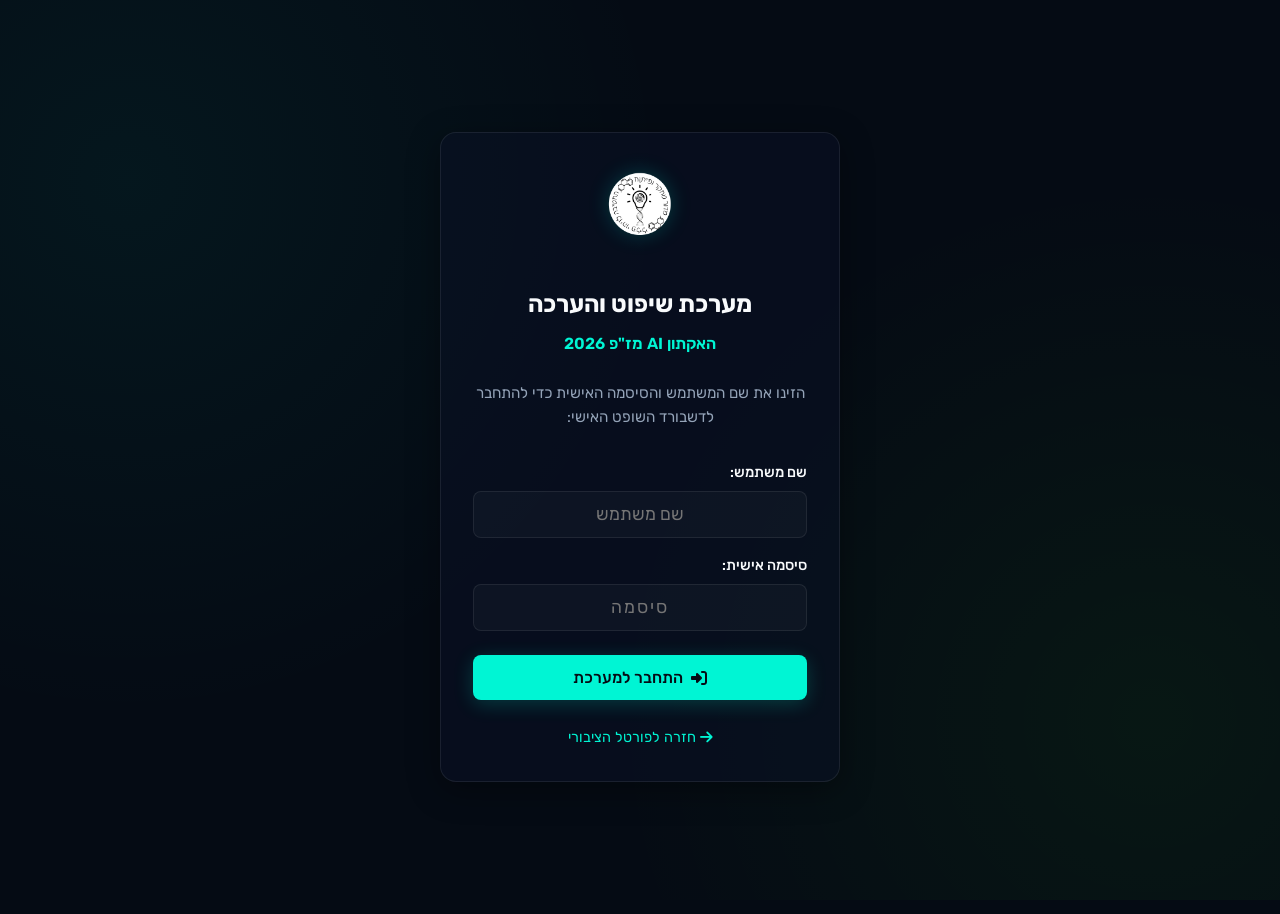
==== judge.html @ b5e60f84 "docs: add explanatory paragraphs under score categories in judging modal" ====
<!DOCTYPE html>
<html lang="he" dir="rtl">
<head>
  <meta charset="UTF-8">
  <meta name="viewport" content="width=device-width, initial-scale=1.0">
  <meta http-equiv="Cache-Control" content="no-cache, no-store, must-revalidate">
  <meta http-equiv="Pragma" content="no-cache">
  <meta http-equiv="Expires" content="0">
  <title>מערכת שיפוט - האקתון AI מז"פ 2026</title>
  <link rel="stylesheet" href="src/style.css?v=2.0">
  <link rel="stylesheet" href="https://cdnjs.cloudflare.com/ajax/libs/font-awesome/6.4.0/css/all.min.css">
</head>
<body id="judge-page">

  <div class="container fade-in">
    <!-- Login Screen (Username & Password) -->
    <div id="passcode-screen" class="glass-card passcode-container">
      <div style="margin-bottom: 2rem;">
        <img src="assets/לוגו מדור מופ.png" alt="לוגו מופ" style="height: 80px; filter: drop-shadow(0 0 10px rgba(0, 245, 212, 0.2));">
      </div>
      <h3 style="font-size: 1.5rem; font-weight: 700; margin-bottom: 0.5rem;">מערכת שיפוט והערכה</h3>
      <p style="color: var(--accent-cyan); font-weight: 600; margin-bottom: 1.5rem;">האקתון AI מז"פ 2026</p>
      <p style="color: var(--text-secondary); margin-bottom: 2rem; font-size: 0.95rem;">הזינו את שם המשתמש והסיסמה האישית כדי להתחבר לדשבורד השופט האישי:</p>
      
      <form id="judge-login-form">
        <div class="form-group" style="margin-bottom: 1rem;">
          <label for="judge-username-input" style="display: block; text-align: right; margin-bottom: 0.4rem; font-size: 0.9rem;">שם משתמש:</label>
          <input type="text" id="judge-username-input" class="form-control" placeholder="שם משתמש" style="text-align: center; font-size: 1.1rem;" required>
        </div>
        <div class="form-group" style="margin-bottom: 1.5rem;">
          <label for="judge-password-input" style="display: block; text-align: right; margin-bottom: 0.4rem; font-size: 0.9rem;">סיסמה אישית:</label>
          <input type="password" id="judge-password-input" class="form-control" placeholder="סיסמה" style="text-align: center; font-size: 1.1rem; letter-spacing: 2px;" required>
        </div>
        <button type="submit" id="verify-passcode-btn" class="btn btn-primary" style="width: 100%;">
          <i class="fa-solid fa-right-to-bracket"></i> התחבר למערכת
        </button>
      </form>
      <div style="margin-top: 1.5rem;">
        <a href="index.html" style="color: var(--accent-cyan); text-decoration: none; font-size: 0.9rem;">
          <i class="fa-solid fa-arrow-right"></i> חזרה לפורטל הציבורי
        </a>
      </div>
    </div>

    <!-- Main Judging Dashboard (Hidden by default, shown after passcode auth) -->
    <div id="judging-dashboard" style="display: none;">
      <!-- Header with unified banner -->
      <header class="main-header">
        <!-- Desktop Banner Image (Hidden on Mobile) -->
        <img src="assets/judge_header_banner.png" alt="מערכת שיפוט פנימית - האקתון AI מז\"פ 2026" class="header-banner-img desktop-only">
        
        <!-- Mobile Responsive HTML Header (Hidden on Desktop) -->
        <div class="mobile-header-content mobile-only">
          <div class="mobile-logo-row">
            <img src="assets/לוגו מזפ.png" alt="לוגו מזפ" class="mobile-logo">
            <div class="mobile-logo-separator"></div>
            <img src="assets/לוגו מדור מופ.png" alt="לוגו מופ" class="mobile-logo">
          </div>
          <div class="mobile-title-col">
            <div class="mobile-dept-text">מערכת שיפוט פנימית</div>
            <div class="mobile-div-text">האקתון AI מז"פ 2026</div>
          </div>
        </div>
      </header>

      <!-- Logged-in Judge Info Bar -->
      <div style="display: flex; align-items: center; justify-content: space-between; background: rgba(0, 245, 212, 0.05); border: 1px solid rgba(0, 245, 212, 0.2); border-radius: 12px; padding: 0.8rem 1.2rem; margin-bottom: 1.5rem; flex-wrap: wrap; gap: 0.8rem;">
        <div style="display: flex; align-items: center; gap: 0.8rem;">
          <i class="fa-solid fa-user-gear" style="color: var(--accent-cyan); font-size: 1.2rem;"></i>
          <div>
            <span style="font-size: 0.85rem; color: var(--text-secondary);">שופט מחובר:</span>
            <strong id="logged-judge-name" style="color: #fff; margin-right: 0.4rem;">טוען...</strong>
            <span id="logged-judge-role" class="badge" style="background: rgba(0, 245, 212, 0.15); color: var(--accent-cyan); margin-right: 0.5rem; padding: 0.2rem 0.6rem; border-radius: 6px; font-size: 0.75rem;">שופט</span>
          </div>
        </div>
        <div style="display: flex; align-items: center; gap: 0.6rem;">
          <a href="index.html" class="btn btn-secondary" style="padding: 0.4rem 0.9rem; font-size: 0.85rem; text-decoration: none; display: inline-flex; align-items: center; gap: 0.4rem;">
            <i class="fa-solid fa-house"></i> חזרה לפורטל הציבורי
          </a>
          <button id="logout-judge-btn" class="btn btn-secondary" style="padding: 0.4rem 0.9rem; font-size: 0.85rem;">
            <i class="fa-solid fa-right-from-bracket"></i> התנתק
          </button>
        </div>
      </div>

      <!-- Tabs Navigation -->
      <div class="tabs-container">
        <button class="tab-btn active" id="tab-screening-btn">
          <i class="fa-solid fa-list-check"></i> שלב א': סינון והגשות (כל הרעיונות)
        </button>
        <button class="tab-btn" id="tab-finals-btn">
          <i class="fa-solid fa-trophy"></i> שלב ב': שיפוט הגמר (3 הגדולים)
        </button>
        <button class="tab-btn" id="tab-settings-btn">
          <i class="fa-solid fa-sliders"></i> פאנל ניהול ושליטה
        </button>
      </div>

      <!-- STAGE A: SCREENING AND SELECTION PANEL -->
      <div id="panel-screening" class="tab-panel">
        <div class="glass-card">
          <div class="section-header">
            <h2 class="section-title">הערכת כלל ההצעות שהוגשו</h2>
            <button class="btn btn-secondary" onclick="loadJudgingData()">
              <i class="fa-solid fa-rotate"></i> רענן נתונים
            </button>
          </div>
          <p style="color: var(--text-secondary); margin-bottom: 2rem;">לחצו על "דרג / ערוך" בטבלה כדי לפתוח את ממשק הניקוד עבור הרעיון. הציונים שאתם מזינים הם אישיים עבורכם וניתנים לעריכה חוזרת.</p>
          
          <div class="judge-table-container">
            <table class="judge-table" id="screening-table">
              <thead>
                <tr>
                  <th>מזהה</th>
                  <th>שם הפרויקט</th>
                  <th>חברי הצוות</th>
                  <th>תיאור האתגר והפתרון</th>
                  <th>הסטטוס והציון שלי</th>
                  <th>פעולה</th>
                </tr>
              </thead>
              <tbody id="screening-tbody">
                <tr>
                  <td colspan="6" style="text-align: center; color: var(--text-secondary);">טוען נתונים...</td>
                </tr>
              </tbody>
            </table>
          </div>
        </div>

        <!-- Leaderboard Stage A -->
        <div class="glass-card" style="border-color: rgba(0, 245, 212, 0.2);">
          <div class="section-header">
            <h2 class="section-title" style="color: var(--accent-cyan);"><i class="fa-solid fa-ranking-stars"></i> טבלת מובילים - שלב א' (משוקלל 80/20)</h2>
          </div>
          <p style="color: var(--text-secondary); margin-bottom: 1.5rem;">דירוג הפרויקטים על פי 80% ממוצע שופטים + 20% הצבעת קהל. שלוש ההצעות המובילות יעפילו להאקתון.</p>
          
          <div class="judge-table-container">
            <table class="judge-table" id="screening-leaderboard">
              <thead>
                <tr>
                  <th>מיקום</th>
                  <th>שם הפרויקט</th>
                  <th>חברי הצוות</th>
                  <th>ממוצע שופטים (80%)</th>
                  <th>ציון קהל (20%)</th>
                  <th>ציון סופי משוקלל</th>
                  <th>סטטוס</th>
                </tr>
              </thead>
              <tbody id="screening-leaderboard-tbody">
                <tr>
                  <td colspan="8" style="text-align: center; color: var(--text-secondary);">אין עדיין דירוגים להצגה.</td>
                </tr>
              </tbody>
            </table>
          </div>
        </div>
      </div>

      <!-- STAGE B: HACKATHON FINALS PANEL -->
      <div id="panel-finals" class="tab-panel" style="display: none;">
        <div class="glass-card">
          <div class="section-header">
            <h2 class="section-title">שיפוט הגמר הגדול (הערכת תוצרי POC)</h2>
            <button class="btn btn-secondary" onclick="loadJudgingData()">
              <i class="fa-solid fa-rotate"></i> רענן נתונים
            </button>
          </div>
          <p style="color: var(--text-secondary); margin-bottom: 2rem;">כאן מוצגים 3 הפרויקטים שעלו לגמר. השופטים ידרגו את האפליקציות בפועל לאחר הצגת ה-Pitch והדגמת ה-POC החי.</p>
          
          <div class="judge-table-container">
            <table class="judge-table" id="finals-table">
              <thead>
                <tr>
                  <th>מזהה</th>
                  <th>שם הפרויקט Finalist</th>
                  <th>חברי הצוות</th>
                  <th>קישור ל-POC (אפליקציה)</th>
                  <th>ציון גמר ממוצע</th>
                  <th>פעולה</th>
                </tr>
              </thead>
              <tbody id="finals-tbody">
                <tr>
                  <td colspan="5" style="text-align: center; color: var(--text-secondary);">טוען עולים לגמר...</td>
                </tr>
              </tbody>
            </table>
          </div>
        </div>

        <!-- Leaderboard Stage B (Final Results) -->
        <div class="glass-card" style="border-color: rgba(57, 255, 20, 0.2);">
          <div class="section-header">
            <h2 class="section-title" style="color: var(--accent-neon);"><i class="fa-solid fa-trophy"></i> דירוג תוצאות הגמר 🏆</h2>
          </div>
          <p style="color: var(--text-secondary); margin-bottom: 1.5rem;">ממוצע הציונים הסופי של שלב הגמר. הצוות במקום הראשון יזכה בפגרת המפקד!</p>
          
          <div class="judge-table-container">
            <table class="judge-table" id="finals-leaderboard">
              <thead>
                <tr>
                  <th>מיקום</th>
                  <th>שם הפרויקט</th>
                  <th>חברי הצוות</th>
                  <th>רלוונטיות (גמר)</th>
                  <th>ישימות (גמר)</th>
                  <th>חדשנות (גמר)</th>
                  <th>ציון גמר סופי</th>
                  <th>הערות שופטים</th>
                </tr>
              </thead>
              <tbody id="finals-leaderboard-tbody">
                <tr>
                  <td colspan="8" style="text-align: center; color: var(--text-secondary);">אין עדיין דירוגים להצגה.</td>
                </tr>
              </tbody>
            </table>
          </div>
        </div>
      </div>

      <!-- STAGE C: HACKATHON CONTROL PANEL -->
      <div id="panel-settings" class="tab-panel" style="display: none;">
        <div class="glass-card" style="border-color: rgba(0, 245, 212, 0.2);">
          <div class="section-header">
            <h2 class="section-title"><i class="fa-solid fa-sliders"></i> פאנל ניהול האקתון ושליטה בשלבים</h2>
          </div>
          <p style="color: var(--text-secondary); margin-bottom: 2rem;">מנהלי ההאקתון יכולים לשלוט כאן במצב ההצבעות, השיפוט ופרסום התוצאות הסופיות לציבור בזמן אמת.</p>
          
          <div style="display: grid; grid-template-columns: repeat(auto-fit, minmax(280px, 1fr)); gap: 1.5rem; margin-bottom: 2rem;">
            
            <!-- Toggle 1: Public Voting -->
            <div class="settings-card" style="background: rgba(255,255,255,0.02); border: 1px solid var(--panel-border); border-radius: 16px; padding: 1.5rem; display: flex; flex-direction: column; justify-content: space-between; gap: 1rem;">
              <div>
                <h4 style="font-size: 1.1rem; font-weight: 700; color: var(--text-primary); margin-bottom: 0.5rem;"><i class="fa-solid fa-users"></i> הצבעת הקהל (Upvotes)</h4>
                <p style="font-size: 0.85rem; color: var(--text-secondary); line-height: 1.4;">שליטה האם שוטרים מחוץ לסגל הפיקוד יכולים להצביע עבור הרעיונות המועדפים עליהם באתר הציבורי.</p>
              </div>
              <div style="display: flex; gap: 0.5rem;">
                <button class="btn btn-primary" id="btn-voting-enable" onclick="toggleSetting('publicVotingActive', true)">
                  <i class="fa-solid fa-play"></i> הפעל הצבעות
                </button>
                <button class="btn btn-secondary" id="btn-voting-disable" onclick="toggleSetting('publicVotingActive', false)" style="border-color: rgba(239,68,68,0.3); color: #ef4444;">
                  <i class="fa-solid fa-pause"></i> נעל הצבעות
                </button>
              </div>
            </div>

            <!-- Toggle 2: Judging Status -->
            <div class="settings-card" style="background: rgba(255,255,255,0.02); border: 1px solid var(--panel-border); border-radius: 16px; padding: 1.5rem; display: flex; flex-direction: column; justify-content: space-between; gap: 1rem;">
              <div>
                <h4 style="font-size: 1.1rem; font-weight: 700; color: var(--text-primary); margin-bottom: 0.5rem;"><i class="fa-solid fa-gavel"></i> שיפוט השופטים (Scores)</h4>
                <p style="font-size: 0.85rem; color: var(--text-secondary); line-height: 1.4;">נעילת שלב הזנת הציונים על ידי השופטים. כאשר השיפוט נעול, לא ניתן להזין או לשנות ציונים בטבלה.</p>
              </div>
              <div style="display: flex; gap: 0.5rem;">
                <button class="btn btn-primary" id="btn-judging-enable" onclick="toggleSetting('judgingActive', true)">
                  <i class="fa-solid fa-play"></i> פתח שיפוט
                </button>
                <button class="btn btn-secondary" id="btn-judging-disable" onclick="toggleSetting('judgingActive', false)" style="border-color: rgba(239,68,68,0.3); color: #ef4444;">
                  <i class="fa-solid fa-lock"></i> נעל שיפוט
                </button>
              </div>
            </div>

            <!-- Toggle 3: Leaderboard Visibility -->
            <div class="settings-card" style="background: rgba(255,255,255,0.02); border: 1px solid var(--panel-border); border-radius: 16px; padding: 1.5rem; display: flex; flex-direction: column; justify-content: space-between; gap: 1rem;">
              <div>
                <h4 style="font-size: 1.1rem; font-weight: 700; color: var(--text-primary); margin-bottom: 0.5rem;"><i class="fa-solid fa-eye"></i> חשיפת תוצאות לציבור</h4>
                <p style="font-size: 0.85rem; color: var(--text-secondary); line-height: 1.4;">פרסום דירוג 3 הפרויקטים שעלו לגמר ההאקתון (POC) בעמוד הבית הציבורי של האתר הראשי.</p>
              </div>
              <div style="display: flex; gap: 0.5rem;">
                <button class="btn btn-primary" id="btn-leaderboard-enable" onclick="toggleSetting('leaderboardPublic', true)">
                  <i class="fa-solid fa-eye"></i> פרסם תוצאות
                </button>
                <button class="btn btn-secondary" id="btn-leaderboard-disable" onclick="toggleSetting('leaderboardPublic', false)">
                  <i class="fa-solid fa-eye-slash"></i> הסתר תוצאות
                </button>
              </div>
            </div>

          </div>

          <!-- Public Vote Winner card -->
          <div class="settings-card" style="background: rgba(0,245,212,0.03); border: 1px solid rgba(0,245,212,0.2); border-radius: 16px; padding: 1.5rem; display: flex; align-items: center; justify-content: space-between; gap: 1.5rem;">
            <div>
              <h4 style="font-size: 1.2rem; font-weight: 700; color: var(--accent-cyan); margin-bottom: 0.3rem;"><i class="fa-solid fa-heart"></i> הפרויקט המוביל בהצבעת הקהל ("חביב הקהל")</h4>
              <p style="font-size: 0.9rem; color: var(--text-secondary);" id="public-winner-text">טוען נתונים...</p>
            </div>
            <div style="font-size: 2.2rem; color: var(--accent-cyan);">
              <i class="fa-solid fa-crown"></i>
            </div>
          </div>

        </div>
      </div>
    </div>
  </div>

  <!-- SCORE ENTRY MODAL -->
  <div class="modal-overlay" id="score-modal">
    <div class="modal-content">
      <button class="close-modal"><i class="fa-solid fa-xmark"></i></button>
      <h3 style="font-size: 1.5rem; font-weight: 700; margin-bottom: 0.5rem; color: var(--accent-cyan);" id="score-modal-project-title">
        הזנת ציון לפרויקט
      </h3>
      <p style="color: var(--text-secondary); font-size: 0.9rem; margin-bottom: 1.5rem;" id="score-modal-stage-title">שלב א': סינון הצעות</p>
      
      <form id="score-form">
        <input type="hidden" id="score-project-id">
        <input type="hidden" id="score-stage-name" value="Screening">

        <div class="form-group">
          <label for="judge-name-input">שם השופט:</label>
          <input type="text" id="judge-name-input" class="form-control" placeholder="הקלידו את שמכם" required>
        </div>

        <div class="form-group">
          <label for="score-relevance"><i class="fa-solid fa-bullseye" style="color: var(--accent-cyan);"></i> ציון רלוונטיות למז"פ (1-10):</label>
          <p style="font-size: 0.85rem; color: var(--text-secondary); line-height: 1.45; margin: 0.3rem 0 0.6rem 0; background: rgba(255,255,255,0.03); padding: 0.6rem 0.8rem; border-radius: 8px; border-right: 3px solid var(--accent-cyan);">
            בחנו עד כמה הפתרון המוצע עונה על צורך אמיתי, כואב או בעיה חוזרת בעבודה השוטפת של מעבדות מז"פ והמערך הפרוס. ציון 10 יינתן לרעיון העוסק במשימת ליבה קריטית שיחסוך זמן עבודה יקר ומשאבים לחטיבה, בעוד ציון 1 יינתן לרעיון בעל רלוונטיות שולית או כזה שאינו קשור לפעילות מז"פ.
          </p>
          <select id="score-relevance" class="form-control" required>
            <option value="10">10 - גבוה ביותר</option>
            <option value="9">9</option>
            <option value="8">8</option>
            <option value="7">7</option>
            <option value="6">6</option>
            <option value="5">5</option>
            <option value="4">4</option>
            <option value="3">3</option>
            <option value="2">2</option>
            <option value="1">1 - נמוך ביותר</option>
          </select>
        </div>

        <div class="form-group">
          <label for="score-feasibility"><i class="fa-solid fa-screwdriver-wrench" style="color: var(--accent-neon);"></i> ציון ישימות טכנולוגית ומבצעית (1-10):</label>
          <p style="font-size: 0.85rem; color: var(--text-secondary); line-height: 1.45; margin: 0.3rem 0 0.6rem 0; background: rgba(255,255,255,0.03); padding: 0.6rem 0.8rem; border-radius: 8px; border-right: 3px solid var(--accent-neon);">
            בחנו את היתכנות המימוש המהיר של הפרויקט בשיטת Vibe Coding (פיתוח ללא קוד באמצעות כלי AI) ביום ההאקתון, תוך עבודה בסביבה בלמ"סית אזרחית בלבד. ציון 10 יינתן לפרויקט ישים מאוד שניתן לבנות לו POC (אב-טיפוס) עובד ומדגים ביום אחד, בעוד ציון 1 יינתן לרעיון מורכב מדי, לא ישים או כזה שדורש מידע מסווג ותשתיות מורכבות.
          </p>
          <select id="score-feasibility" class="form-control" required>
            <option value="10">10 - גבוה ביותר</option>
            <option value="9">9</option>
            <option value="8">8</option>
            <option value="7">7</option>
            <option value="6">6</option>
            <option value="5">5</option>
            <option value="4">4</option>
            <option value="3">3</option>
            <option value="2">2</option>
            <option value="1">1 - נמוך ביותר</option>
          </select>
        </div>

        <div class="form-group">
          <label for="score-innovation"><i class="fa-solid fa-lightbulb" style="color: #eab308;"></i> ציון חדשנות ומקוריות (1-10):</label>
          <p style="font-size: 0.85rem; color: var(--text-secondary); line-height: 1.45; margin: 0.3rem 0 0.6rem 0; background: rgba(255,255,255,0.03); padding: 0.6rem 0.8rem; border-radius: 8px; border-right: 3px solid #eab308;">
            בחנו עד כמה הפתרון מביא עמו חשיבה יצירתית, זווית חדשה או שימוש חכם בכלי AI מעבר לפתרונות הקיים כיום בחטיבה. ציון 10 יינתן לרעיון פורץ דרך שמציע מענה מקורי וייחודי לבעיה, בעוד ציון 1 יינתן להעתקה של פתרון מוכר וקיים ללא שום ערך מוסף או מקוריות.
          </p>
          <select id="score-innovation" class="form-control" required>
            <option value="10">10 - גבוה ביותר</option>
            <option value="9">9</option>
            <option value="8">8</option>
            <option value="7">7</option>
            <option value="6">6</option>
            <option value="5">5</option>
            <option value="4">4</option>
            <option value="3">3</option>
            <option value="2">2</option>
            <option value="1">1 - נמוך ביותר</option>
          </select>
        </div>

        <div class="form-group">
          <label for="score-notes">הערות ומשוב חופשי (למועמדים):</label>
          <textarea id="score-notes" class="form-control" placeholder="נקודות לשיפור, המלצות לביצוע או סיבת הדירוג..."></textarea>
        </div>

        <button type="submit" class="btn btn-primary" style="width: 100%; margin-top: 1rem;">
          <i class="fa-solid fa-floppy-disk"></i> שמור ושלח ציון במערכת
        </button>
      </form>
    </div>
  </div>

  <!-- TOAST NOTIFICATION CONTAINER -->
  <div class="toast-notification" id="toast-container">
    <span id="toast-icon"></span>
    <span id="toast-message"></span>
  </div>

  <!-- Scripts -->
  <script src="src/config.js?v=2.0"></script>
  <script src="src/app.js?v=2.0"></script>
</body>
</html>
---- src/style.css ----
@import url('https://fonts.googleapis.com/css2?family=Rubik:wght@300;400;500;700;900&display=swap');

:root {
  --bg-color: #050b14;
  --panel-bg: rgba(10, 19, 43, 0.4);
  --panel-border: rgba(255, 255, 255, 0.08);
  --text-primary: #f8fafc;
  --text-secondary: #94a3b8;
  --accent-neon: #39ff14;
  --accent-cyan: #00f5d4;
  --accent-blue: #3b82f6;
  --glass-shadow: 0 8px 32px 0 rgba(0, 0, 0, 0.37);
  --font-sans: 'Rubik', sans-serif;
  --error-color: #ef4444;
  --success-color: #22c55e;
}

* {
  box-sizing: border-box;
  margin: 0;
  padding: 0;
  font-family: var(--font-sans);
}

body {
  background-color: var(--bg-color);
  color: var(--text-primary);
  direction: rtl;
  text-align: right;
  min-height: 100vh;
  overflow-x: hidden;
  background-image: 
    radial-gradient(circle at 10% 20%, rgba(0, 245, 212, 0.05) 0%, transparent 40%),
    radial-gradient(circle at 90% 80%, rgba(57, 255, 20, 0.05) 0%, transparent 40%);
  background-attachment: fixed;
  line-height: 1.6;
}

/* Scrollbar Styling */
::-webkit-scrollbar {
  width: 8px;
}
::-webkit-scrollbar-track {
  background: var(--bg-color);
}
::-webkit-scrollbar-thumb {
  background: rgba(255, 255, 255, 0.1);
  border-radius: 4px;
}
::-webkit-scrollbar-thumb:hover {
  background: var(--accent-cyan);
}

/* Layout Containers */
.container {
  max-width: 1200px;
  margin: 0 auto;
  padding: 2rem 1.5rem;
}

header {
  display: flex;
  justify-content: space-between;
  align-items: center;
  margin-top: 1.2rem;
  margin-bottom: 3.5rem;
  padding: 1rem 2rem;
  background: rgba(10, 19, 43, 0.45);
  backdrop-filter: blur(16px);
  -webkit-backdrop-filter: blur(16px);
  border: 1px solid rgba(255, 255, 255, 0.08);
  border-radius: 20px;
  box-shadow: 0 8px 32px 0 rgba(0, 0, 0, 0.4);
  position: relative;
  overflow: hidden;
}

header::before {
  content: '';
  position: absolute;
  top: 0;
  left: 0;
  right: 0;
  height: 1px;
  background: linear-gradient(90deg, transparent, rgba(0, 245, 212, 0.4), rgba(57, 255, 20, 0.4), transparent);
}

.logo-container {
  display: flex;
  align-items: center;
  gap: 1.2rem;
}

.logo-container img {
  height: 50px;
  width: 50px;
  object-fit: cover;
  border-radius: 50%;
  filter: drop-shadow(0 0 8px rgba(0, 245, 212, 0.2));
}

.logo-separator {
  width: 1px;
  height: 30px;
  background-color: rgba(255, 255, 255, 0.15);
}

.header-title {
  text-align: right;
  display: flex;
  flex-direction: column;
  justify-content: center;
}

.header-title h2 {
  font-size: 0.8rem;
  color: var(--accent-cyan);
  font-weight: 500;
  letter-spacing: 0.5px;
  margin-bottom: 0.1rem;
}

.header-title h1 {
  font-size: 1.15rem;
  font-weight: 700;
  color: var(--text-primary);
  line-height: 1.2;
}

/* Glassmorphic Panels */
.glass-card {
  background: var(--panel-bg);
  backdrop-filter: blur(12px);
  -webkit-backdrop-filter: blur(12px);
  border: 1px solid var(--panel-border);
  border-radius: 16px;
  padding: 2rem;
  box-shadow: var(--glass-shadow);
  margin-bottom: 2.5rem;
  transition: transform 0.3s ease, border-color 0.3s ease;
}

.glass-card:hover {
  border-color: rgba(0, 245, 212, 0.2);
}

/* Hero Section */
.hero-section {
  position: relative;
  text-align: center;
  padding: 4rem 2rem;
  background-image: linear-gradient(rgba(5, 11, 20, 0.7), rgba(5, 11, 20, 0.9)), url('../assets/hackathon_banner.png');
  background-size: cover;
  background-position: center;
  border-radius: 24px;
  border: 1px solid var(--panel-border);
  overflow: hidden;
  box-shadow: var(--glass-shadow);
  margin-bottom: 3rem;
}

.hero-section::before {
  content: '';
  position: absolute;
  top: 0;
  left: 0;
  right: 0;
  bottom: 0;
  background: radial-gradient(circle at center, transparent 30%, var(--bg-color) 80%);
  pointer-events: none;
}

.hero-content {
  position: relative;
  z-index: 2;
  max-width: 800px;
  margin: 0 auto;
}

.hero-badge {
  display: inline-block;
  padding: 0.5rem 1.2rem;
  background: rgba(0, 245, 212, 0.1);
  border: 1px solid var(--accent-cyan);
  color: var(--accent-cyan);
  border-radius: 50px;
  font-size: 0.85rem;
  font-weight: 500;
  margin-bottom: 1.5rem;
  box-shadow: 0 0 15px rgba(0, 245, 212, 0.1);
}

.hero-title {
  font-size: 3rem;
  font-weight: 900;
  margin-bottom: 1.5rem;
  background: linear-gradient(135deg, #ffffff 0%, var(--text-secondary) 50%, var(--accent-cyan) 100%);
  -webkit-background-clip: text;
  -webkit-text-fill-color: transparent;
  line-height: 1.2;
}

.hero-subtitle {
  font-size: 1.2rem;
  color: var(--text-secondary);
  margin-bottom: 2.5rem;
}

.hero-buttons {
  display: flex;
  justify-content: center;
  gap: 1.5rem;
  flex-wrap: wrap;
}

/* Buttons */
.btn {
  display: inline-flex;
  align-items: center;
  justify-content: center;
  gap: 0.5rem;
  padding: 0.8rem 2rem;
  font-size: 1rem;
  font-weight: 500;
  border-radius: 8px;
  cursor: pointer;
  transition: all 0.3s ease;
  text-decoration: none;
  border: none;
}

.btn:disabled {
  opacity: 0.6;
  cursor: not-allowed;
  pointer-events: none;
  background: rgba(255, 255, 255, 0.05) !important;
  border-color: rgba(255, 255, 255, 0.1) !important;
  color: var(--text-secondary) !important;
  box-shadow: none !important;
}


.btn-primary {
  background-color: var(--accent-cyan);
  color: var(--bg-color);
  box-shadow: 0 4px 20px rgba(0, 245, 212, 0.2);
}

.btn-primary:hover {
  background-color: #00d1b4;
  box-shadow: 0 4px 25px rgba(0, 245, 212, 0.4);
  transform: translateY(-2px);
}

.btn-secondary {
  background-color: rgba(255, 255, 255, 0.05);
  color: var(--text-primary);
  border: 1px solid var(--panel-border);
}

.btn-secondary:hover {
  background-color: rgba(255, 255, 255, 0.1);
  border-color: rgba(255, 255, 255, 0.3);
  transform: translateY(-2px);
}

.btn-accent {
  background-color: var(--accent-neon);
  color: var(--bg-color);
  box-shadow: 0 4px 20px rgba(57, 255, 20, 0.2);
}

.btn-accent:hover {
  background-color: #2edc0b;
  box-shadow: 0 4px 25px rgba(57, 255, 20, 0.4);
  transform: translateY(-2px);
}

/* Feature Columns */
.features-grid {
  display: grid;
  grid-template-columns: repeat(auto-fit, minmax(300px, 1fr));
  gap: 2rem;
  margin-bottom: 4rem;
}

.feature-card {
  text-align: center;
}

.feature-icon {
  width: 60px;
  height: 60px;
  background: rgba(255, 255, 255, 0.03);
  border: 1px solid var(--panel-border);
  border-radius: 50%;
  display: inline-flex;
  align-items: center;
  justify-content: center;
  font-size: 1.8rem;
  color: var(--accent-cyan);
  margin-bottom: 1.5rem;
  box-shadow: var(--glass-shadow);
}

.feature-card h3 {
  font-size: 1.3rem;
  margin-bottom: 0.8rem;
  color: var(--text-primary);
}

.feature-card p {
  color: var(--text-secondary);
  font-size: 0.95rem;
}

/* Section Header */
.section-header {
  display: flex;
  justify-content: space-between;
  align-items: center;
  margin-bottom: 2rem;
}

.section-title {
  font-size: 1.8rem;
  font-weight: 700;
  position: relative;
  padding-right: 1rem;
}

.section-title::before {
  content: '';
  position: absolute;
  right: 0;
  top: 15%;
  height: 70%;
  width: 4px;
  background-color: var(--accent-cyan);
  border-radius: 2px;
}

/* Teammates Wanted Section */
.teammate-grid {
  display: grid;
  grid-template-columns: repeat(auto-fill, minmax(250px, 1fr));
  gap: 1.5rem;
}

.teammate-card {
  background: rgba(255, 255, 255, 0.02);
  border: 1px solid var(--panel-border);
  border-radius: 12px;
  padding: 1.5rem;
  display: flex;
  flex-direction: column;
  justify-content: space-between;
  min-height: 220px;
  transition: all 0.3s ease;
}

.teammate-card:hover {
  transform: translateY(-4px);
  border-color: rgba(57, 255, 20, 0.2);
  background: rgba(255, 255, 255, 0.04);
}

.teammate-header {
  display: flex;
  justify-content: space-between;
  align-items: flex-start;
  margin-bottom: 1rem;
}

.teammate-name {
  font-weight: 700;
  color: var(--text-primary);
}

.teammate-dept {
  font-size: 0.8rem;
  padding: 0.2rem 0.6rem;
  background: rgba(255, 255, 255, 0.05);
  border-radius: 4px;
  color: var(--text-secondary);
}

.teammate-desc {
  font-size: 0.95rem;
  color: var(--text-secondary);
  flex-grow: 1;
  margin-bottom: 1.5rem;
}

/* Modals */
.modal-overlay {
  position: fixed;
  top: 0;
  left: 0;
  right: 0;
  bottom: 0;
  background: rgba(5, 11, 20, 0.8);
  backdrop-filter: blur(8px);
  z-index: 1000;
  display: none;
  align-items: center;
  justify-content: center;
  padding: 1.5rem;
  opacity: 0;
  transition: opacity 0.3s ease;
}

.modal-overlay.active {
  display: flex;
  opacity: 1;
}

.modal-content {
  background: var(--bg-color);
  border: 1px solid var(--panel-border);
  border-radius: 16px;
  max-width: 600px;
  width: 100%;
  padding: 2.5rem;
  box-shadow: var(--glass-shadow);
  position: relative;
  transform: scale(0.9);
  transition: transform 0.3s ease;
}

.modal-overlay.active .modal-content {
  transform: scale(1);
}

.close-modal {
  position: absolute;
  top: 1rem;
  left: 1rem;
  background: none;
  border: none;
  color: var(--text-secondary);
  font-size: 1.5rem;
  cursor: pointer;
}

.close-modal:hover {
  color: var(--text-primary);
}

/* Forms */
.form-group {
  margin-bottom: 1.5rem;
}

.form-group label {
  display: block;
  margin-bottom: 0.5rem;
  font-weight: 500;
  color: var(--text-primary);
}

.form-control {
  width: 100%;
  background: rgba(255, 255, 255, 0.03);
  border: 1px solid var(--panel-border);
  border-radius: 8px;
  padding: 0.8rem 1rem;
  color: var(--text-primary);
  font-size: 1rem;
  transition: all 0.3s ease;
  text-align: right;
}

.form-control:focus {
  outline: none;
  border-color: var(--accent-cyan);
  box-shadow: 0 0 10px rgba(0, 245, 212, 0.1);
  background: rgba(255, 255, 255, 0.05);
}

textarea.form-control {
  resize: vertical;
  min-height: 100px;
}

/* Honeypot hidden input field */
.hp-field {
  display: none !important;
  visibility: hidden !important;
}

/* Timeline */
.timeline {
  display: flex;
  flex-direction: row;
  gap: 1.5rem;
  justify-content: space-between;
  margin: 1.5rem auto 3rem auto;
  max-width: 1200px;
}

.timeline-item {
  flex: 1;
  position: relative;
}

.timeline-badge {
  display: none;
}

.timeline-content {
  background: rgba(255, 255, 255, 0.02);
  border: 1px solid var(--panel-border);
  border-radius: 16px;
  padding: 1.2rem;
  height: 100%;
  transition: all 0.3s ease;
}

.timeline-item.active .timeline-content {
  border-color: rgba(0, 245, 212, 0.3);
  background: rgba(0, 245, 212, 0.02);
  box-shadow: 0 4px 20px rgba(0, 245, 212, 0.05);
}

.timeline-step {
  font-size: 0.8rem;
  color: var(--accent-cyan);
  font-weight: 700;
  margin-bottom: 0.4rem;
  display: flex;
  align-items: center;
  gap: 0.5rem;
}

.timeline-step span.status {
  padding: 0.1rem 0.5rem;
  font-size: 0.7rem;
  border-radius: 4px;
  font-weight: 500;
}

.timeline-step span.status.active {
  background: rgba(0, 245, 212, 0.15);
  color: var(--accent-cyan);
  border: 1px solid var(--accent-cyan);
}

.timeline-title {
  font-size: 1.05rem;
  font-weight: 700;
  margin-bottom: 0.4rem;
}

.timeline-desc {
  color: var(--text-secondary);
  font-size: 0.85rem;
  line-height: 1.45;
}

/* POC Showcase */
.poc-grid {
  display: grid;
  grid-template-columns: repeat(auto-fit, minmax(320px, 1fr));
  gap: 2rem;
  margin-top: 2rem;
}

.poc-card {
  background: linear-gradient(145deg, rgba(10, 19, 43, 0.5), rgba(5, 11, 20, 0.8));
  border: 1px solid var(--panel-border);
  border-radius: 16px;
  padding: 2rem;
  display: flex;
  flex-direction: column;
  justify-content: space-between;
  min-height: 300px;
  box-shadow: var(--glass-shadow);
  transition: all 0.3s ease;
  position: relative;
  overflow: hidden;
}

.poc-card::before {
  content: '★ 3 הגדולים';
  position: absolute;
  top: 15px;
  left: -25px;
  background: var(--accent-cyan);
  color: var(--bg-color);
  font-size: 0.7rem;
  font-weight: 700;
  padding: 0.2rem 1.8rem;
  transform: rotate(-45deg);
  box-shadow: 0 2px 10px rgba(0, 245, 212, 0.3);
}

.poc-card:hover {
  transform: translateY(-6px);
  border-color: var(--accent-cyan);
  box-shadow: 0 10px 30px rgba(0, 245, 212, 0.1);
}

.poc-title {
  font-size: 1.5rem;
  font-weight: 700;
  margin-bottom: 0.5rem;
  color: #fff;
}

.poc-members {
  font-size: 0.85rem;
  color: var(--accent-cyan);
  margin-bottom: 1rem;
}

.poc-desc {
  color: var(--text-secondary);
  font-size: 0.95rem;
  margin-bottom: 1.5rem;
  flex-grow: 1;
}

/* Floating AI Chatbot Widget - Left Corner for RTL layout */
.ai-chat-widget {
  position: fixed;
  bottom: 2rem;
  left: 2rem;
  z-index: 1000;
}

.chat-bubble-btn {
  width: 60px;
  height: 60px;
  border-radius: 50%;
  background: var(--accent-cyan);
  color: var(--bg-color);
  border: none;
  font-size: 1.8rem;
  display: flex;
  align-items: center;
  justify-content: center;
  cursor: pointer;
  box-shadow: 0 8px 24px rgba(0, 245, 212, 0.4);
  transition: all 0.3s ease;
  position: relative;
}

.chat-bubble-btn:hover {
  transform: scale(1.1) rotate(15deg);
  box-shadow: 0 12px 30px rgba(0, 245, 212, 0.6);
}

.chat-pulse {
  position: absolute;
  top: 0;
  left: 0;
  right: 0;
  bottom: 0;
  border-radius: 50%;
  border: 2px solid var(--accent-cyan);
  animation: pulse 2s infinite;
  pointer-events: none;
}

@keyframes pulse {
  0% { transform: scale(1); opacity: 0.8; }
  100% { transform: scale(1.4); opacity: 0; }
}

.chat-window {
  position: absolute;
  bottom: 75px;
  left: 0;
  width: 360px;
  height: 480px;
  background: rgba(10, 19, 43, 0.95);
  backdrop-filter: blur(20px);
  -webkit-backdrop-filter: blur(20px);
  border: 1px solid var(--panel-border);
  border-radius: 16px;
  box-shadow: var(--glass-shadow);
  display: none;
  flex-direction: column;
  overflow: hidden;
  transform: translateY(20px);
  opacity: 0;
  transition: transform 0.3s ease, opacity 0.3s ease;
}

.chat-window.active {
  display: flex;
  transform: translateY(0);
  opacity: 1;
}

.chat-header {
  background: rgba(255, 255, 255, 0.03);
  padding: 1rem;
  border-bottom: 1px solid var(--panel-border);
  display: flex;
  justify-content: space-between;
  align-items: center;
}

.chat-title {
  display: flex;
  align-items: center;
  gap: 0.5rem;
  font-weight: 700;
  color: var(--accent-cyan);
}

.chat-close-btn {
  background: none;
  border: none;
  color: var(--text-secondary);
  font-size: 1.2rem;
  cursor: pointer;
}

.chat-close-btn:hover {
  color: var(--text-primary);
}

.chat-messages {
  flex-grow: 1;
  padding: 1rem;
  overflow-y: auto;
  display: flex;
  flex-direction: column;
  gap: 1rem;
}

.chat-msg {
  max-width: 80%;
  padding: 0.8rem 1rem;
  border-radius: 12px;
  font-size: 0.9rem;
}

.chat-msg-bot {
  background: rgba(255, 255, 255, 0.05);
  color: var(--text-primary);
  align-self: flex-start;
  border-bottom-right-radius: 2px;
  position: relative;
  padding-left: 2.5rem;
}

.chat-msg-copy-btn {
  position: absolute;
  left: 0.6rem;
  top: 0.6rem;
  background: transparent;
  border: none;
  color: var(--text-secondary);
  cursor: pointer;
  font-size: 0.85rem;
  padding: 0.2rem;
  display: flex;
  align-items: center;
  justify-content: center;
  transition: color 0.2s ease, transform 0.2s ease;
  opacity: 0.6;
}

.chat-msg-copy-btn:hover {
  color: var(--accent-cyan);
  transform: scale(1.15);
  opacity: 1;
}

.chat-msg-user {
  background: var(--accent-cyan);
  color: var(--bg-color);
  align-self: flex-end;
  border-bottom-left-radius: 2px;
}

.chat-input-area {
  padding: 0.8rem;
  background: rgba(255, 255, 255, 0.02);
  border-top: 1px solid var(--panel-border);
  display: flex;
  gap: 0.5rem;
}

.chat-input {
  flex-grow: 1;
  background: rgba(255, 255, 255, 0.05);
  border: 1px solid var(--panel-border);
  border-radius: 8px;
  padding: 0.6rem 0.8rem;
  color: var(--text-primary);
  font-size: 0.9rem;
  text-align: right;
}

.chat-input:focus {
  outline: none;
  border-color: var(--accent-cyan);
}

.chat-send-btn {
  background: var(--accent-cyan);
  color: var(--bg-color);
  border: none;
  border-radius: 8px;
  padding: 0.6rem 1rem;
  font-size: 0.9rem;
  font-weight: 700;
  cursor: pointer;
  transition: background-color 0.2s ease;
}

.chat-send-btn:hover {
  background-color: #00d1b4;
}

.chat-send-btn:disabled {
  background-color: var(--text-secondary);
  cursor: not-allowed;
}

/* Alert Notification Overlay */
.toast-notification {
  position: fixed;
  bottom: 2rem;
  right: 2rem;
  background: var(--panel-bg);
  backdrop-filter: blur(12px);
  border: 1px solid var(--panel-border);
  border-radius: 8px;
  padding: 1rem 1.5rem;
  display: flex;
  align-items: center;
  gap: 0.8rem;
  z-index: 2000;
  transform: translateY(100px);
  opacity: 0;
  transition: transform 0.4s cubic-bezier(0.175, 0.885, 0.32, 1.275), opacity 0.3s ease;
  box-shadow: var(--glass-shadow);
}

.toast-notification.active {
  transform: translateY(0);
  opacity: 1;
}

.toast-success {
  border-color: var(--success-color);
}
.toast-success i {
  color: var(--success-color);
}

.toast-error {
  border-color: var(--error-color);
}
.toast-error i {
  color: var(--error-color);
}

/* Judging Screen specific styling */
.judge-header {
  display: flex;
  justify-content: space-between;
  align-items: center;
  margin-bottom: 2rem;
}

.passcode-container {
  max-width: 400px;
  margin: 100px auto;
  text-align: center;
}

.tabs-container {
  display: flex;
  gap: 1rem;
  margin-bottom: 2rem;
}

.tab-btn {
  background: rgba(255, 255, 255, 0.03);
  color: var(--text-secondary);
  border: 1px solid var(--panel-border);
  padding: 0.8rem 1.5rem;
  border-radius: 8px;
  cursor: pointer;
  transition: all 0.3s ease;
  font-weight: 500;
}

.tab-btn.active {
  background: var(--accent-cyan);
  color: var(--bg-color);
  border-color: var(--accent-cyan);
  box-shadow: 0 4px 15px rgba(0, 245, 212, 0.2);
}

.judge-table-container {
  overflow-x: auto;
  margin-bottom: 3rem;
}

.judge-table {
  width: 100%;
  border-collapse: collapse;
  text-align: right;
}

.judge-table th, .judge-table td {
  padding: 1rem;
  border-bottom: 1px solid var(--panel-border);
}

.judge-table th {
  color: var(--accent-cyan);
  font-weight: 700;
  font-size: 0.9rem;
  text-transform: uppercase;
}

.judge-table tr:hover {
  background: rgba(255, 255, 255, 0.01);
}

.score-badge {
  display: inline-block;
  padding: 0.2rem 0.6rem;
  border-radius: 4px;
  font-weight: 700;
  font-size: 0.9rem;
}

.score-badge-high {
  background: rgba(34, 197, 94, 0.15);
  color: #22c55e;
}

.score-badge-med {
  background: rgba(234, 179, 8, 0.15);
  color: #eab308;
}

.score-badge-low {
  background: rgba(239, 68, 68, 0.15);
  color: #ef4444;
}

.score-input-group {
  display: flex;
  gap: 0.5rem;
}

.score-select {
  background: rgba(255, 255, 255, 0.05);
  border: 1px solid var(--panel-border);
  color: var(--text-primary);
  border-radius: 4px;
  padding: 0.3rem 0.5rem;
  cursor: pointer;
}

.score-select:focus {
  outline: none;
  border-color: var(--accent-cyan);
}

/* CSS Animations */
@keyframes fadeIn {
  from { opacity: 0; transform: translateY(10px); }
  to { opacity: 1; transform: translateY(0); }
}

.fade-in {
  animation: fadeIn 0.5s ease forwards;
}

/* Responsive adjustments */
@media (max-width: 768px) {
  header {
    flex-direction: column;
    gap: 1.5rem;
    text-align: center;
  }
  .header-title {
    text-align: center;
  }
  .hero-title {
    font-size: 2.0rem;
  }
  
  /* Chatbot adjustments */
  .chat-window {
    position: fixed;
    width: calc(100vw - 2rem);
    left: 1rem;
    right: 1rem;
    bottom: 80px;
    height: calc(100vh - 160px);
  }
  
  .chat-window.maximized {
    position: fixed;
    width: calc(100vw - 2rem);
    height: calc(100vh - 100px);
    left: 1rem;
    right: 1rem;
    bottom: 80px;
  }

  /* Header adjustments */
  .main-header {
    padding: 0.4rem 0.8rem;
    margin-bottom: 2rem;
    margin-top: 0.5rem;
  }
  .header-banner-img {
    max-height: 50px;
  }

  /* Judging tabs & auth container */
  .passcode-container {
    margin: 40px auto;
    padding: 1.5rem;
  }
  
  .tabs-container {
    flex-direction: column;
    gap: 0.5rem;
  }
  .tab-btn {
    width: 100%;
    text-align: center;
    padding: 0.6rem 1rem;
  }

  /* Modals responsiveness */
  .modal-content {
    max-height: 90vh;
    overflow-y: auto;
    padding: 1.5rem;
    width: calc(100% - 1rem);
  }
}

/* Fix select options white-on-white on Windows/Chrome */
select.form-control option, 
.score-select option,
select option {
  background-color: #050b14 !important; /* Solid dark background matching the site theme */
  color: #f8fafc !important; /* White text */
}

/* Chatbot Maximize styles */
.chat-header-btn {
  background: transparent;
  border: none;
  color: var(--text-secondary);
  font-size: 0.9rem;
  cursor: pointer;
  padding: 0.2rem;
  display: flex;
  align-items: center;
  justify-content: center;
  transition: color 0.2s ease;
}

.chat-header-btn:hover {
  color: var(--accent-cyan);
}

.chat-window.maximized {
  width: 600px;
  height: 650px;
  max-width: 95vw;
  max-height: 80vh;
}

/* Ideas Grid & Voting Cards */
.ideas-grid {
  display: grid;
  grid-template-columns: repeat(auto-fill, minmax(260px, 1fr));
  gap: 1.5rem;
  margin-top: 1rem;
}

.idea-card {
  background: rgba(255, 255, 255, 0.02);
  border: 1px solid var(--panel-border);
  border-radius: 16px;
  padding: 1.5rem;
  display: flex;
  flex-direction: column;
  justify-content: space-between;
  transition: transform 0.3s ease, border-color 0.3s ease, box-shadow 0.3s ease;
  position: relative;
  overflow: hidden;
}

.idea-card:hover {
  transform: translateY(-4px);
  border-color: rgba(0, 245, 212, 0.3);
  box-shadow: 0 8px 30px rgba(0, 0, 0, 0.3);
}

.idea-card-header {
  display: flex;
  justify-content: space-between;
  align-items: flex-start;
  margin-bottom: 0.8rem;
  gap: 1rem;
}

.idea-card-title {
  font-size: 1.1rem;
  font-weight: 700;
  color: var(--text-primary);
  line-height: 1.3;
}

.idea-card-votes {
  background: rgba(0, 245, 212, 0.1);
  color: var(--accent-cyan);
  padding: 0.2rem 0.6rem;
  border-radius: 20px;
  font-size: 0.75rem;
  font-weight: 700;
  display: flex;
  align-items: center;
  gap: 0.3rem;
  border: 1px solid rgba(0, 245, 212, 0.15);
  white-space: nowrap;
}

.idea-card-desc {
  font-size: 0.9rem;
  color: var(--text-secondary);
  line-height: 1.5;
  margin-bottom: 0.6rem;
  /* Clamp to 3 lines by default */
  display: -webkit-box;
  -webkit-line-clamp: 3;
  -webkit-box-orient: vertical;
  overflow: hidden;
  transition: max-height 0.4s ease;
}

.idea-card-desc.expanded {
  display: block;
  overflow: visible;
  -webkit-line-clamp: unset;
}

.btn-read-more {
  background: none;
  border: none;
  color: var(--accent-cyan);
  font-size: 0.78rem;
  font-weight: 600;
  cursor: pointer;
  padding: 0 0 0.8rem 0;
  display: flex;
  align-items: center;
  gap: 0.3rem;
  opacity: 0.85;
  transition: opacity 0.2s ease;
  font-family: var(--font-sans);
}

.btn-read-more:hover {
  opacity: 1;
  text-decoration: underline;
}

.idea-card-footer {
  display: flex;
  justify-content: space-between;
  align-items: center;
  border-top: 1px solid rgba(255, 255, 255, 0.05);
  padding-top: 0.8rem;
  margin-top: auto;
}

.idea-card-author {
  font-size: 0.8rem;
  color: var(--text-secondary);
  display: flex;
  align-items: center;
  gap: 0.4rem;
}

.btn-vote {
  background: rgba(0, 245, 212, 0.03);
  border: 1px solid rgba(0, 245, 212, 0.3);
  color: var(--accent-cyan);
  padding: 0.35rem 0.8rem;
  border-radius: 8px;
  font-size: 0.8rem;
  font-weight: 600;
  cursor: pointer;
  display: flex;
  align-items: center;
  gap: 0.4rem;
  transition: all 0.2s ease;
}

.btn-vote:hover:not(:disabled) {
  background: var(--accent-cyan);
  color: #050b14;
  border-color: var(--accent-cyan);
  box-shadow: 0 0 10px rgba(0, 245, 212, 0.2);
}

.btn-vote:disabled {
  opacity: 0.5;
  border-color: rgba(255, 255, 255, 0.1);
  color: var(--text-secondary);
  cursor: not-allowed;
  background: transparent;
}

.btn-vote.voted {
  background: rgba(57, 255, 20, 0.1);
  border-color: var(--accent-neon);
  color: var(--accent-neon);
  cursor: default;
  opacity: 1;
}

/* Header style override for unified banner image */
.main-header {
  margin-top: 1.2rem;
  margin-bottom: 3.5rem;
  display: flex;
  justify-content: center;
  align-items: center;
  background: rgba(10, 19, 43, 0.4);
  backdrop-filter: blur(16px);
  -webkit-backdrop-filter: blur(16px);
  border: 1px solid rgba(255, 255, 255, 0.08);
  border-radius: 20px;
  padding: 0.6rem 1.5rem;
  box-shadow: 0 8px 32px 0 rgba(0, 0, 0, 0.3);
  overflow: hidden;
  position: relative;
}

.main-header::before {
  content: '';
  position: absolute;
  top: 0;
  left: 0;
  right: 0;
  height: 1px;
  background: linear-gradient(90deg, transparent, rgba(0, 245, 212, 0.4), rgba(57, 255, 20, 0.4), transparent);
}

.header-banner-img {
  max-width: 100%;
  height: auto;
  max-height: 75px;
  object-fit: contain;
}

/* Smooth Scrolling */
html {
  scroll-behavior: smooth;
}

/* Desktop/Mobile Visibility Helpers */
.mobile-only {
  display: none !important;
}
.desktop-only {
  display: block !important;
}

/* Mobile Bottom Navigation Bar styling */
.mobile-bottom-nav {
  display: none;
}

@media (max-width: 768px) {
  .mobile-only {
    display: block !important;
  }
  .desktop-only {
    display: none !important;
  }

  /* Header banner styling for mobile */
  .main-header {
    margin-top: 0.8rem;
    margin-bottom: 2rem;
    padding: 0.8rem 1rem;
    border-radius: 16px;
  }

  .mobile-header-content {
    display: flex;
    flex-direction: column;
    align-items: center;
    gap: 0.5rem;
    width: 100%;
  }

  .mobile-logo-row {
    display: flex;
    align-items: center;
    justify-content: center;
    gap: 0.8rem;
  }

  .mobile-logo {
    height: 38px;
    width: auto;
    object-fit: contain;
  }

  .mobile-logo-separator {
    width: 1px;
    height: 20px;
    background-color: rgba(255, 255, 255, 0.15);
  }

  .mobile-title-col {
    text-align: center;
  }

  .mobile-dept-text {
    font-size: 0.9rem;
    font-weight: 700;
    color: var(--accent-cyan);
    letter-spacing: 0.5px;
  }

  .mobile-div-text {
    font-size: 0.75rem;
    color: var(--text-secondary);
    margin-top: 0.1rem;
  }

  /* Timeline vertical display on mobile */
  .timeline {
    flex-direction: column !important;
    gap: 1.2rem !important;
    margin: 1rem auto !important;
  }

  .timeline-item {
    width: 100% !important;
  }

  /* Mobile Sticky Bottom Nav */
  .mobile-bottom-nav {
    display: flex !important;
    position: fixed;
    bottom: 0;
    left: 0;
    right: 0;
    height: 60px;
    background: rgba(5, 11, 20, 0.9);
    backdrop-filter: blur(20px);
    -webkit-backdrop-filter: blur(20px);
    border-top: 1px solid rgba(255, 255, 255, 0.08);
    z-index: 999;
    justify-content: space-around;
    align-items: center;
    padding: 0.2rem 0;
    box-shadow: 0 -4px 20px rgba(0,0,0,0.5);
  }

  .mobile-bottom-nav .nav-item {
    display: flex;
    flex-direction: column;
    align-items: center;
    color: var(--text-secondary);
    text-decoration: none;
    font-size: 0.75rem;
    gap: 0.25rem;
    flex: 1;
    transition: color 0.25s ease;
  }

  .mobile-bottom-nav .nav-item i {
    font-size: 1.15rem;
  }

  .mobile-bottom-nav .nav-item:hover,
  .mobile-bottom-nav .nav-item.active {
    color: var(--accent-cyan);
  }

  body {
    padding-bottom: 75px !important;
  }

  /* Make sure chatbot doesn't block the nav bar */
  .ai-chat-widget {
    bottom: 75px !important;
  }
  .chat-window {
    position: fixed !important;
    bottom: 80px !important;
    height: calc(100vh - 160px) !important;
  }
  .chat-window.maximized {
    position: fixed !important;
    bottom: 80px !important;
    height: calc(100vh - 100px) !important;
  }
}
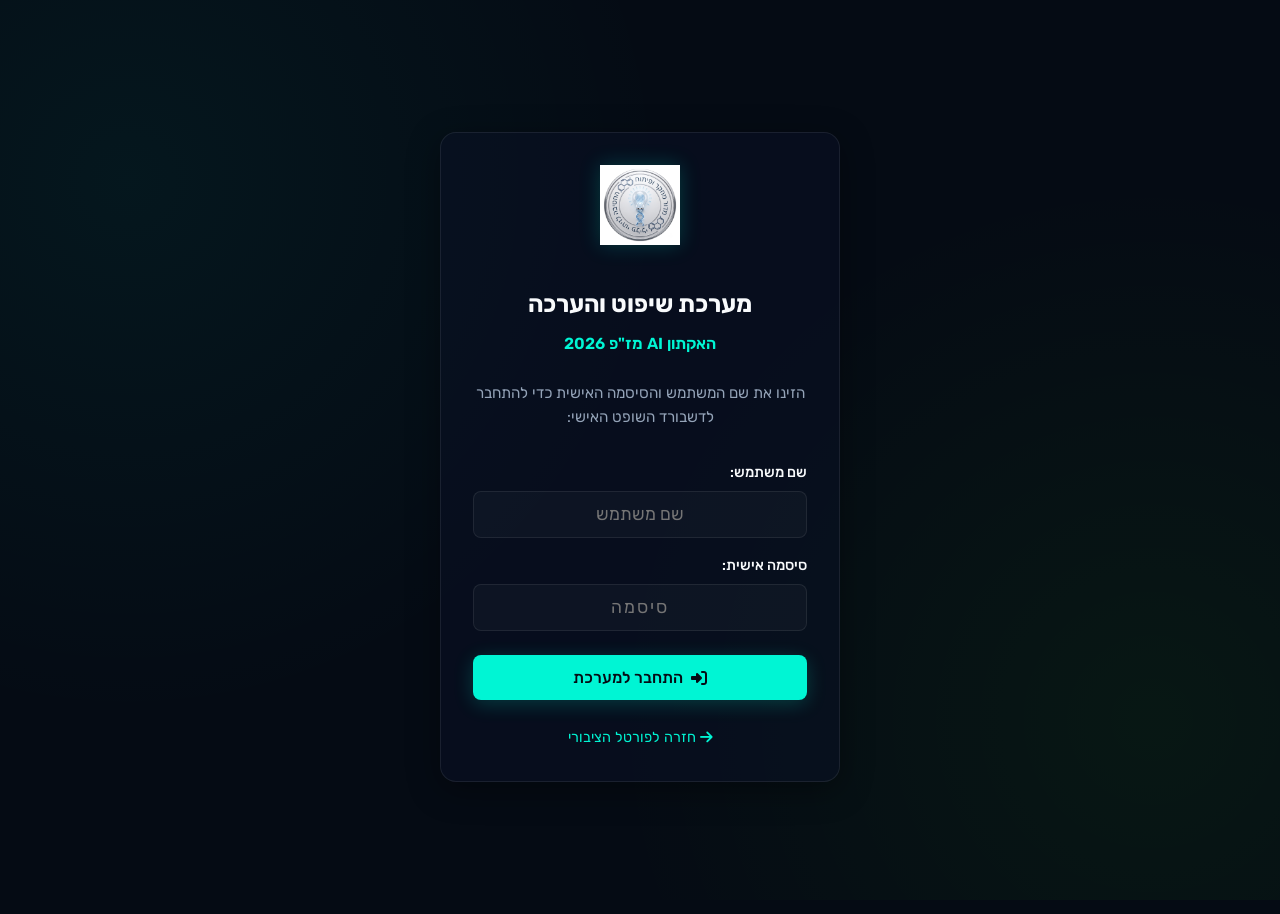
==== commit d861b8ab: "Fix Hebrew-English BiDi formatting issues using bdi isolation and CSS rules" ====
--- a/judge.html
+++ b/judge.html
@@ -111,10 +111,10 @@
             <table class="judge-table" id="screening-table">
               <thead>
                 <tr>
-                  <th>מזהה</th>
-                  <th>שם הפרויקט</th>
-                  <th>חברי הצוות</th>
-                  <th>תיאור האתגר והפתרון</th>
+                  <th style="width: 50px;">#</th>
+                  <th>שם הפרויקט <small style="color: var(--accent-cyan); font-weight: normal; font-size: 0.75rem;">(לחץ להרחבה 👇)</small></th>
+                  <th class="desktop-only">חברי הצוות</th>
+                  <th class="desktop-only">תיאור האתגר והפתרון</th>
                   <th>הסטטוס והציון שלי</th>
                   <th>פעולה</th>
                 </tr>
@@ -139,18 +139,18 @@
             <table class="judge-table" id="screening-leaderboard">
               <thead>
                 <tr>
-                  <th>מיקום</th>
-                  <th>שם הפרויקט</th>
-                  <th>חברי הצוות</th>
-                  <th>ממוצע שופטים (80%)</th>
-                  <th>ציון קהל (20%)</th>
+                  <th style="width: 70px;">מיקום</th>
+                  <th>שם הפרויקט <small style="color: var(--accent-cyan); font-weight: normal; font-size: 0.75rem;">(לחץ להרחבה 👇)</small></th>
+                  <th class="desktop-only">חברי הצוות</th>
+                  <th class="desktop-only">ממוצע שופטים (80%)</th>
+                  <th class="desktop-only">ציון קהל (20%)</th>
                   <th>ציון סופי משוקלל</th>
                   <th>סטטוס</th>
                 </tr>
               </thead>
               <tbody id="screening-leaderboard-tbody">
                 <tr>
-                  <td colspan="8" style="text-align: center; color: var(--text-secondary);">אין עדיין דירוגים להצגה.</td>
+                  <td colspan="7" style="text-align: center; color: var(--text-secondary);">אין עדיין דירוגים להצגה.</td>
                 </tr>
               </tbody>
             </table>
@@ -173,17 +173,17 @@
             <table class="judge-table" id="finals-table">
               <thead>
                 <tr>
-                  <th>מזהה</th>
-                  <th>שם הפרויקט Finalist</th>
-                  <th>חברי הצוות</th>
-                  <th>קישור ל-POC (אפליקציה)</th>
+                  <th style="width: 50px;">#</th>
+                  <th>שם הפרויקט Finalist <small style="color: var(--accent-cyan); font-weight: normal; font-size: 0.75rem;">(לחץ להרחבה 👇)</small></th>
+                  <th class="desktop-only">חברי הצוות</th>
+                  <th class="desktop-only">קישור ל-POC</th>
                   <th>ציון גמר ממוצע</th>
                   <th>פעולה</th>
                 </tr>
               </thead>
               <tbody id="finals-tbody">
                 <tr>
-                  <td colspan="5" style="text-align: center; color: var(--text-secondary);">טוען עולים לגמר...</td>
+                  <td colspan="6" style="text-align: center; color: var(--text-secondary);">טוען עולים לגמר...</td>
                 </tr>
               </tbody>
             </table>
@@ -201,14 +201,14 @@
             <table class="judge-table" id="finals-leaderboard">
               <thead>
                 <tr>
-                  <th>מיקום</th>
-                  <th>שם הפרויקט</th>
-                  <th>חברי הצוות</th>
-                  <th>רלוונטיות (גמר)</th>
-                  <th>ישימות (גמר)</th>
-                  <th>חדשנות (גמר)</th>
-                  <th>ציון גמר סופי</th>
-                  <th>הערות שופטים</th>
+                  <th style="width: 80px;">מיקום</th>
+                  <th>שם הפרויקט <small style="color: var(--accent-cyan); font-weight: normal; font-size: 0.75rem;">(לחץ להרחבה 👇)</small></th>
+                  <th class="desktop-only">חברי הצוות</th>
+                  <th class="desktop-only">רלוונטיות</th>
+                  <th class="desktop-only">ישימות</th>
+                  <th class="desktop-only">חדשנות</th>
+                  <th>ציון סופי</th>
+                  <th class="desktop-only">הערות שופטים</th>
                 </tr>
               </thead>
               <tbody id="finals-leaderboard-tbody">
@@ -234,14 +234,17 @@
             <!-- Toggle 1: Public Voting -->
             <div class="settings-card" style="background: rgba(255,255,255,0.02); border: 1px solid var(--panel-border); border-radius: 16px; padding: 1.5rem; display: flex; flex-direction: column; justify-content: space-between; gap: 1rem;">
               <div>
-                <h4 style="font-size: 1.1rem; font-weight: 700; color: var(--text-primary); margin-bottom: 0.5rem;"><i class="fa-solid fa-users"></i> הצבעת הקהל (Upvotes)</h4>
+                <div style="display: flex; align-items: center; justify-content: space-between; margin-bottom: 0.5rem;">
+                  <h4 style="font-size: 1.1rem; font-weight: 700; color: var(--text-primary); margin: 0;"><i class="fa-solid fa-users"></i> הצבעת הקהל (Upvotes)</h4>
+                  <span id="status-badge-voting" style="font-size: 0.75rem; padding: 0.2rem 0.6rem; border-radius: 6px; font-weight: 600;">טוען...</span>
+                </div>
                 <p style="font-size: 0.85rem; color: var(--text-secondary); line-height: 1.4;">שליטה האם שוטרים מחוץ לסגל הפיקוד יכולים להצביע עבור הרעיונות המועדפים עליהם באתר הציבורי.</p>
               </div>
               <div style="display: flex; gap: 0.5rem;">
-                <button class="btn btn-primary" id="btn-voting-enable" onclick="toggleSetting('publicVotingActive', true)">
+                <button class="btn btn-primary" id="btn-voting-enable" onclick="toggleSetting('publicVotingActive', true)" style="flex: 1;">
                   <i class="fa-solid fa-play"></i> הפעל הצבעות
                 </button>
-                <button class="btn btn-secondary" id="btn-voting-disable" onclick="toggleSetting('publicVotingActive', false)" style="border-color: rgba(239,68,68,0.3); color: #ef4444;">
+                <button class="btn btn-secondary" id="btn-voting-disable" onclick="toggleSetting('publicVotingActive', false)" style="flex: 1;">
                   <i class="fa-solid fa-pause"></i> נעל הצבעות
                 </button>
               </div>
@@ -250,14 +253,17 @@
             <!-- Toggle 2: Judging Status -->
             <div class="settings-card" style="background: rgba(255,255,255,0.02); border: 1px solid var(--panel-border); border-radius: 16px; padding: 1.5rem; display: flex; flex-direction: column; justify-content: space-between; gap: 1rem;">
               <div>
-                <h4 style="font-size: 1.1rem; font-weight: 700; color: var(--text-primary); margin-bottom: 0.5rem;"><i class="fa-solid fa-gavel"></i> שיפוט השופטים (Scores)</h4>
+                <div style="display: flex; align-items: center; justify-content: space-between; margin-bottom: 0.5rem;">
+                  <h4 style="font-size: 1.1rem; font-weight: 700; color: var(--text-primary); margin: 0;"><i class="fa-solid fa-gavel"></i> שיפוט השופטים (Scores)</h4>
+                  <span id="status-badge-judging" style="font-size: 0.75rem; padding: 0.2rem 0.6rem; border-radius: 6px; font-weight: 600;">טוען...</span>
+                </div>
                 <p style="font-size: 0.85rem; color: var(--text-secondary); line-height: 1.4;">נעילת שלב הזנת הציונים על ידי השופטים. כאשר השיפוט נעול, לא ניתן להזין או לשנות ציונים בטבלה.</p>
               </div>
               <div style="display: flex; gap: 0.5rem;">
-                <button class="btn btn-primary" id="btn-judging-enable" onclick="toggleSetting('judgingActive', true)">
+                <button class="btn btn-primary" id="btn-judging-enable" onclick="toggleSetting('judgingActive', true)" style="flex: 1;">
                   <i class="fa-solid fa-play"></i> פתח שיפוט
                 </button>
-                <button class="btn btn-secondary" id="btn-judging-disable" onclick="toggleSetting('judgingActive', false)" style="border-color: rgba(239,68,68,0.3); color: #ef4444;">
+                <button class="btn btn-secondary" id="btn-judging-disable" onclick="toggleSetting('judgingActive', false)" style="flex: 1;">
                   <i class="fa-solid fa-lock"></i> נעל שיפוט
                 </button>
               </div>
@@ -266,14 +272,17 @@
             <!-- Toggle 3: Leaderboard Visibility -->
             <div class="settings-card" style="background: rgba(255,255,255,0.02); border: 1px solid var(--panel-border); border-radius: 16px; padding: 1.5rem; display: flex; flex-direction: column; justify-content: space-between; gap: 1rem;">
               <div>
-                <h4 style="font-size: 1.1rem; font-weight: 700; color: var(--text-primary); margin-bottom: 0.5rem;"><i class="fa-solid fa-eye"></i> חשיפת תוצאות לציבור</h4>
+                <div style="display: flex; align-items: center; justify-content: space-between; margin-bottom: 0.5rem;">
+                  <h4 style="font-size: 1.1rem; font-weight: 700; color: var(--text-primary); margin: 0;"><i class="fa-solid fa-eye"></i> חשיפת תוצאות לציבור</h4>
+                  <span id="status-badge-leaderboard" style="font-size: 0.75rem; padding: 0.2rem 0.6rem; border-radius: 6px; font-weight: 600;">טוען...</span>
+                </div>
                 <p style="font-size: 0.85rem; color: var(--text-secondary); line-height: 1.4;">פרסום דירוג 3 הפרויקטים שעלו לגמר ההאקתון (POC) בעמוד הבית הציבורי של האתר הראשי.</p>
               </div>
               <div style="display: flex; gap: 0.5rem;">
-                <button class="btn btn-primary" id="btn-leaderboard-enable" onclick="toggleSetting('leaderboardPublic', true)">
+                <button class="btn btn-primary" id="btn-leaderboard-enable" onclick="toggleSetting('leaderboardPublic', true)" style="flex: 1;">
                   <i class="fa-solid fa-eye"></i> פרסם תוצאות
                 </button>
-                <button class="btn btn-secondary" id="btn-leaderboard-disable" onclick="toggleSetting('leaderboardPublic', false)">
+                <button class="btn btn-secondary" id="btn-leaderboard-disable" onclick="toggleSetting('leaderboardPublic', false)" style="flex: 1;">
                   <i class="fa-solid fa-eye-slash"></i> הסתר תוצאות
                 </button>
               </div>
@@ -391,7 +400,7 @@
   </div>
 
   <!-- Scripts -->
-  <script src="src/config.js?v=2.0"></script>
-  <script src="src/app.js?v=2.0"></script>
+  <script src="src/config.js?v=2.6"></script>
+  <script src="src/app.js?v=2.6"></script>
 </body>
 </html>
--- a/src/style.css
+++ b/src/style.css
@@ -421,7 +421,9 @@
   border-radius: 16px;
   max-width: 600px;
   width: 100%;
-  padding: 2.5rem;
+  max-height: 88vh;
+  overflow-y: auto;
+  padding: 2rem;
   box-shadow: var(--glass-shadow);
   position: relative;
   transform: scale(0.9);
@@ -969,6 +971,43 @@
   border-color: var(--accent-cyan);
 }
 
+/* Accordion / Expandable Table Styles for Mobile & Desktop */
+.project-row-clickable {
+  cursor: pointer;
+  transition: background-color 0.2s ease;
+}
+
+.project-row-clickable:hover {
+  background: rgba(0, 245, 212, 0.06) !important;
+}
+
+.project-details-row {
+  animation: fadeIn 0.3s ease-in-out;
+}
+
+.project-details-card {
+  background: rgba(10, 19, 43, 0.75);
+  border: 1px solid rgba(0, 245, 212, 0.25);
+  border-radius: 12px;
+  padding: 1.2rem;
+  display: flex;
+  flex-direction: column;
+  gap: 0.8rem;
+  text-align: right;
+  margin: 0.3rem 0;
+  box-shadow: inset 0 0 15px rgba(0, 245, 212, 0.03);
+  unicode-bidi: isolate;
+}
+
+.project-details-card p, .idea-card p, td {
+  unicode-bidi: isolate;
+}
+
+bdi {
+  unicode-bidi: isolate;
+  display: inline-block;
+}
+
 /* CSS Animations */
 @keyframes fadeIn {
   from { opacity: 0; transform: translateY(10px); }
@@ -1044,6 +1083,16 @@
     overflow-y: auto;
     padding: 1.5rem;
     width: calc(100% - 1rem);
+  }
+
+  /* Hide secondary table columns on mobile */
+  .desktop-only {
+    display: none !important;
+  }
+
+  .judge-table th, .judge-table td {
+    padding: 0.6rem 0.4rem;
+    font-size: 0.85rem;
   }
 }
 
